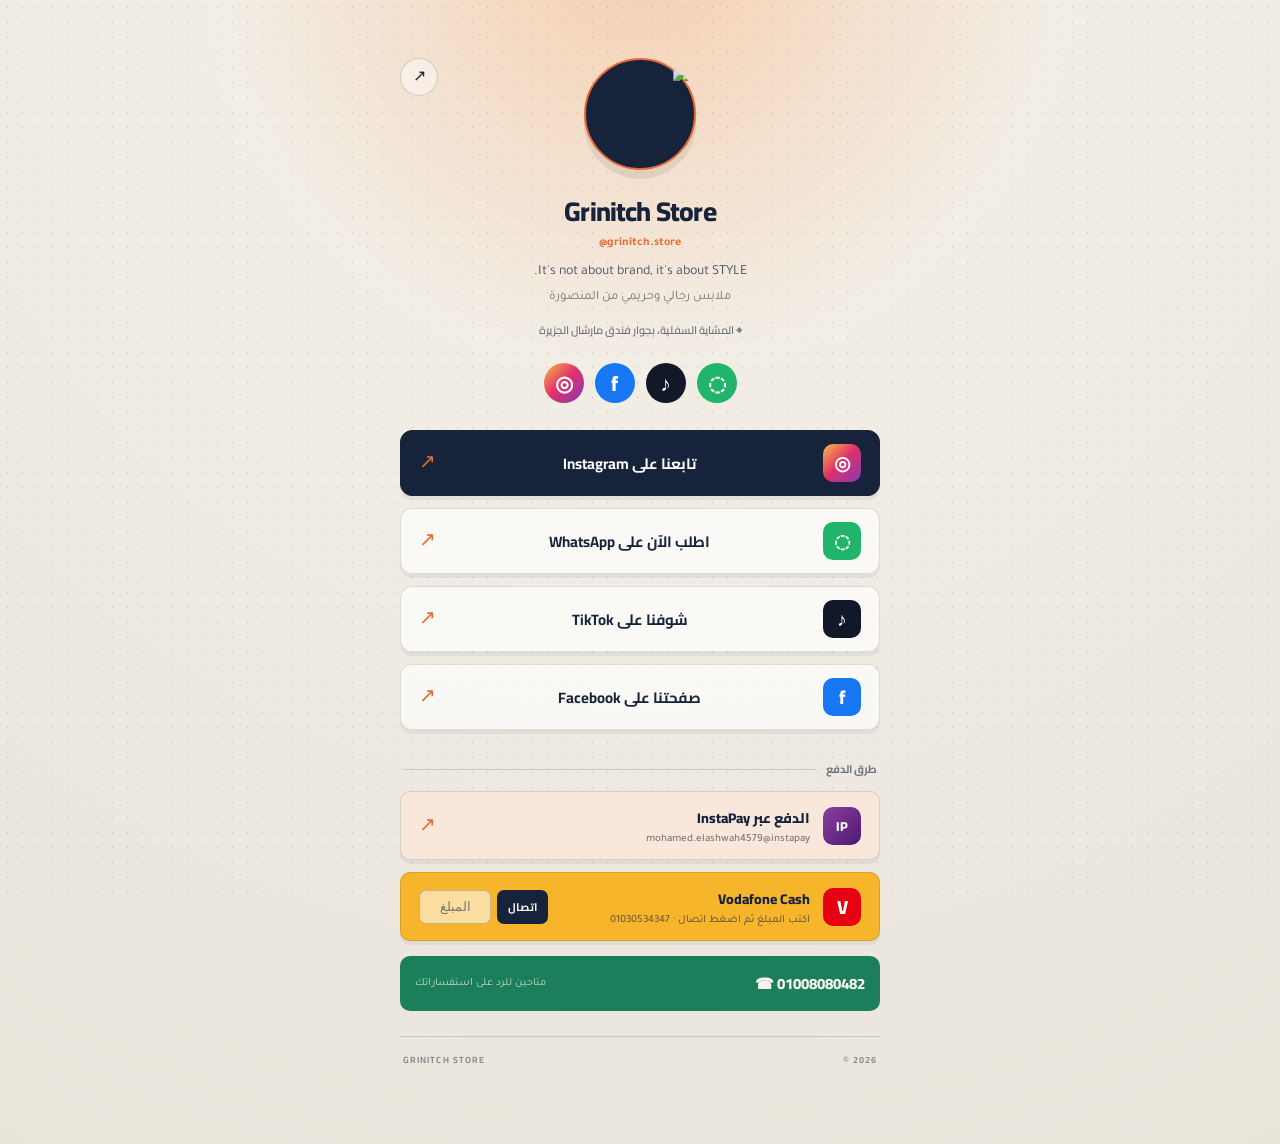
==== index.html @ 41fa5815 "Grinitch Store — ملابس رجالي وحريمي من المنصورة. تابعنا، اطلب الآن، واكتشف أحدث الاستايلات والعروض م" ====
<!-- Grinitch Store | Linkin1-style frontend-only link hub. -->
<!doctype html>
<html lang="ar" dir="rtl">
<head><meta charset="UTF-8"><meta name="viewport" content="width=device-width, initial-scale=1.0"><meta name="theme-color" content="#17233b"><title>Grinitch Store — كل روابطك في مكان واحد</title><link rel="stylesheet" href="style.css"></head>
<body><main class="linkhub-page"><section class="linkhub-card">
<header class="profile-head"><button class="share-button" aria-label="مشاركة">↗</button><div class="logo-ring"><img src="images/grinitch-official-logo-cropped.png" alt="شعار Grinitch Store"></div><h1>Grinitch Store</h1><p class="handle">@grinitch.store</p><p class="bio">It's not about brand, it's about STYLE.<br><span>ملابس رجالي وحريمي من المنصورة</span></p><div class="place">⌖ المشاية السفلية، بجوار فندق مارشال الجزيرة</div></header>
<nav class="social-row"><a class="instagram-logo" href="https://www.instagram.com/grinitch.store?igsh=MTR2MDhqN3lrZm13aw%3D%3D&utm_source=qr" target="_blank">◎</a><a class="facebook-logo" href="https://www.facebook.com/share/1BmAAd6KKH/?mibextid=wwXIfr" target="_blank">f</a><a class="tiktok-logo" href="https://www.tiktok.com/@grinitch.store?_r=1&_t=ZS-991Hidi8P6T" target="_blank">♪</a><a class="whatsapp-logo" href="https://wa.me/201008080482" target="_blank">◌</a></nav>
<div class="hub-links"><a class="hub-button featured" href="https://www.instagram.com/grinitch.store?igsh=MTR2MDhqN3lrZm13aw%3D%3D&utm_source=qr" target="_blank"><i class="brand-icon instagram-icon">◎</i><span>تابعنا على Instagram</span><b>↗</b></a><a class="hub-button" href="https://wa.me/201008080482" target="_blank"><i class="brand-icon whatsapp-icon">◌</i><span>اطلب الآن على WhatsApp</span><b>↗</b></a><a class="hub-button" href="https://www.tiktok.com/@grinitch.store?_r=1&_t=ZS-991Hidi8P6T" target="_blank"><i class="brand-icon tiktok-icon">♪</i><span>شوفنا على TikTok</span><b>↗</b></a><a class="hub-button" href="https://www.facebook.com/share/1BmAAd6KKH/?mibextid=wwXIfr" target="_blank"><i class="brand-icon facebook-icon">f</i><span>صفحتنا على Facebook</span><b>↗</b></a></div>
<div class="section-label"><span>طرق الدفع</span><i></i></div><div class="payment-links"><a class="pay-button instapay" href="https://ipn.eg/S/mohamed.elashwah4579/instapay/4u04IP" target="_blank"><i class="brand-icon instapay-icon">IP</i><span><strong>الدفع عبر InstaPay</strong><small>mohamed.elashwah4579@instapay</small></span><b>↗</b></a><div class="pay-button cash"><i class="brand-icon vodafone-icon">V</i><span><strong>Vodafone Cash</strong><small>01030534347 · اكتب المبلغ ثم اضغط اتصال</small></span><div class="cash-action"><input id="cash-amount" inputmode="decimal" placeholder="المبلغ" aria-label="مبلغ التحويل"><button id="cash-call" type="button">اتصال</button></div></div></div>
<div class="quick-contact"><a href="tel:01008080482">☎ 01008080482</a><span>متاحين للرد على استفساراتك</span></div><footer><span>GRINITCH STORE</span><span>© 2026</span></footer>
</section></main><script src="script.js"></script></body></html>
---- style.css ----
/* Grinitch Store | Linkin1-style frontend-only. */
@import url('https://fonts.googleapis.com/css2?family=Cairo:wght@400;600;700;800&family=Tajawal:wght@400;500;700&display=swap');
:root{font-family:'Tajawal',sans-serif;color:#17233b;background:#f2eee6}*{box-sizing:border-box}body{margin:0;min-width:320px;background:#f2eee6}a{color:inherit;text-decoration:none}button{font:inherit}.linkhub-page{min-height:100vh;display:flex;justify-content:center;padding:28px 16px 42px;position:relative;overflow:hidden;background:radial-gradient(circle at 50% -5%,#f6cfb0 0,#f2eee6 31%,#e9e4da 100%)}.linkhub-page:before{content:'';position:fixed;inset:0;pointer-events:none;opacity:.23;background-image:radial-gradient(#17233b .7px,transparent .7px);background-size:15px 15px}.linkhub-card{width:min(100%,520px);min-height:calc(100vh - 70px);padding:30px 20px 20px;position:relative;z-index:1}.profile-head{text-align:center;position:relative}.share-button{position:absolute;top:0;left:0;width:38px;height:38px;border:1px solid #17233b2e;border-radius:50%;color:#17233b;background:#ffffff6b;cursor:pointer}.logo-ring{width:112px;height:112px;margin:0 auto 16px;padding:5px;border:2px solid #e86a33;border-radius:50%;background:#17233b;box-shadow:0 9px 0 #17233b14}.logo-ring img{width:100%;height:100%;object-fit:cover;border-radius:50%}.profile-head h1{margin:0;color:#17233b;font:800 27px 'Cairo';letter-spacing:-.03em}.handle{direction:ltr;margin:0 0 10px;color:#e86a33;font:700 12px 'Tajawal'}.bio{margin:0 auto;color:#17233bc2;font-size:14px;line-height:1.8}.bio span{font-size:13px;color:#17233b91}.place{display:inline-flex;align-items:center;gap:5px;margin-top:10px;color:#17233b99;font:600 11px 'Cairo'}.social-row{display:flex;justify-content:center;gap:11px;margin:21px auto 27px;direction:ltr}.social-row a{width:40px;height:40px;display:grid;place-items:center;border:1px solid #17233b26;border-radius:50%;background:#ffffff7a;color:#17233b;font:800 21px 'Cairo';transition:transform .18s ease,background .18s ease,color .18s ease}.social-row a:hover{color:#fff;background:#17233b;transform:translateY(-3px)}.social-row .instagram-logo{background:linear-gradient(135deg,#f7bd42,#e1306c 48%,#833ab4);color:#fff;border:0}.social-row .facebook-logo{background:#1877f2;color:#fff;border:0}.social-row .tiktok-logo{background:#111827;color:#fff;border:0}.social-row .whatsapp-logo{background:#20b56b;color:#fff;border:0}.hub-links,.payment-links{display:grid;gap:12px}.hub-button,.pay-button{min-height:62px;display:flex;align-items:center;gap:13px;padding:13px 18px;border:1px solid #17233b24;border-radius:12px;background:#ffffffab;box-shadow:0 4px 0 #17233b0f;transition:transform .18s ease,box-shadow .18s ease,background .18s ease}.hub-button:hover,.pay-button:hover{transform:translateY(-3px);box-shadow:0 8px 0 #17233b1a;background:#fff}.brand-icon{width:38px;height:38px;display:grid;place-items:center;flex:0 0 auto;border-radius:10px;color:#fff;font-style:normal;font:800 19px 'Cairo'}.instagram-icon{background:linear-gradient(135deg,#f7bd42,#e1306c 48%,#833ab4)}.whatsapp-icon{background:#20b56b}.tiktok-icon{background:#111827}.facebook-icon{background:#1877f2}.instapay-icon{background:linear-gradient(135deg,#8b3ea0,#4c1972);font-size:13px}.vodafone-icon{background:#e60012}.hub-button span,.pay-button>span{flex:1;text-align:center;font:700 15px 'Cairo'}.hub-button b,.pay-button b{color:#e86a33;font-size:20px;font-weight:400}.hub-button.featured{color:#fff;background:#17233b;border-color:#17233b}.hub-button.featured:hover{background:#213351}.section-label{display:flex;align-items:center;gap:10px;margin:29px 3px 12px;color:#17233b94;font:700 11px 'Cairo'}.section-label i{height:1px;flex:1;background:#17233b29}.pay-button{border-radius:10px}.pay-button>span{display:grid;text-align:right;gap:2px}.pay-button strong{font:800 14px 'Cairo'}.pay-button small{color:#17233b94;direction:ltr;text-align:right;font:500 11px 'Tajawal'}.pay-button.instapay{background:#f8e7da}.pay-button.cash{background:#f6b52b}.cash-action{display:flex;align-items:center;gap:6px;direction:ltr}.cash-action input{width:72px;height:34px;padding:5px 8px;border:1px solid #17233b38;border-radius:7px;color:#17233b;background:#ffffff8c;text-align:center;outline:none}.cash-action button{height:34px;padding:0 11px;border:0;border-radius:7px;color:#f8f5ef;background:#17233b;font:700 11px 'Cairo';cursor:pointer}.quick-contact{display:flex;align-items:center;justify-content:space-between;gap:12px;margin-top:15px;padding:13px 15px;border-radius:10px;color:#f8f5ef;background:#1a7f5a}.quick-contact a{display:flex;align-items:center;gap:6px;direction:ltr;font:800 15px 'Cairo'}.quick-contact span{font-size:11px;color:#f8f5efc4}footer{display:flex;justify-content:space-between;direction:ltr;margin-top:25px;padding:14px 3px;border-top:1px solid #17233b26;color:#17233b75;font:700 9px 'Cairo';letter-spacing:.12em}@media(max-width:430px){.linkhub-page{padding:16px 10px 28px}.linkhub-card{min-height:calc(100vh - 44px);padding:25px 11px 12px}.logo-ring{width:98px;height:98px}.profile-head h1{font-size:25px}.hub-button,.pay-button{min-height:58px;padding-inline:14px}.hub-button span{font-size:14px}.cash-action input{width:62px}.quick-contact span{font-size:10px}}
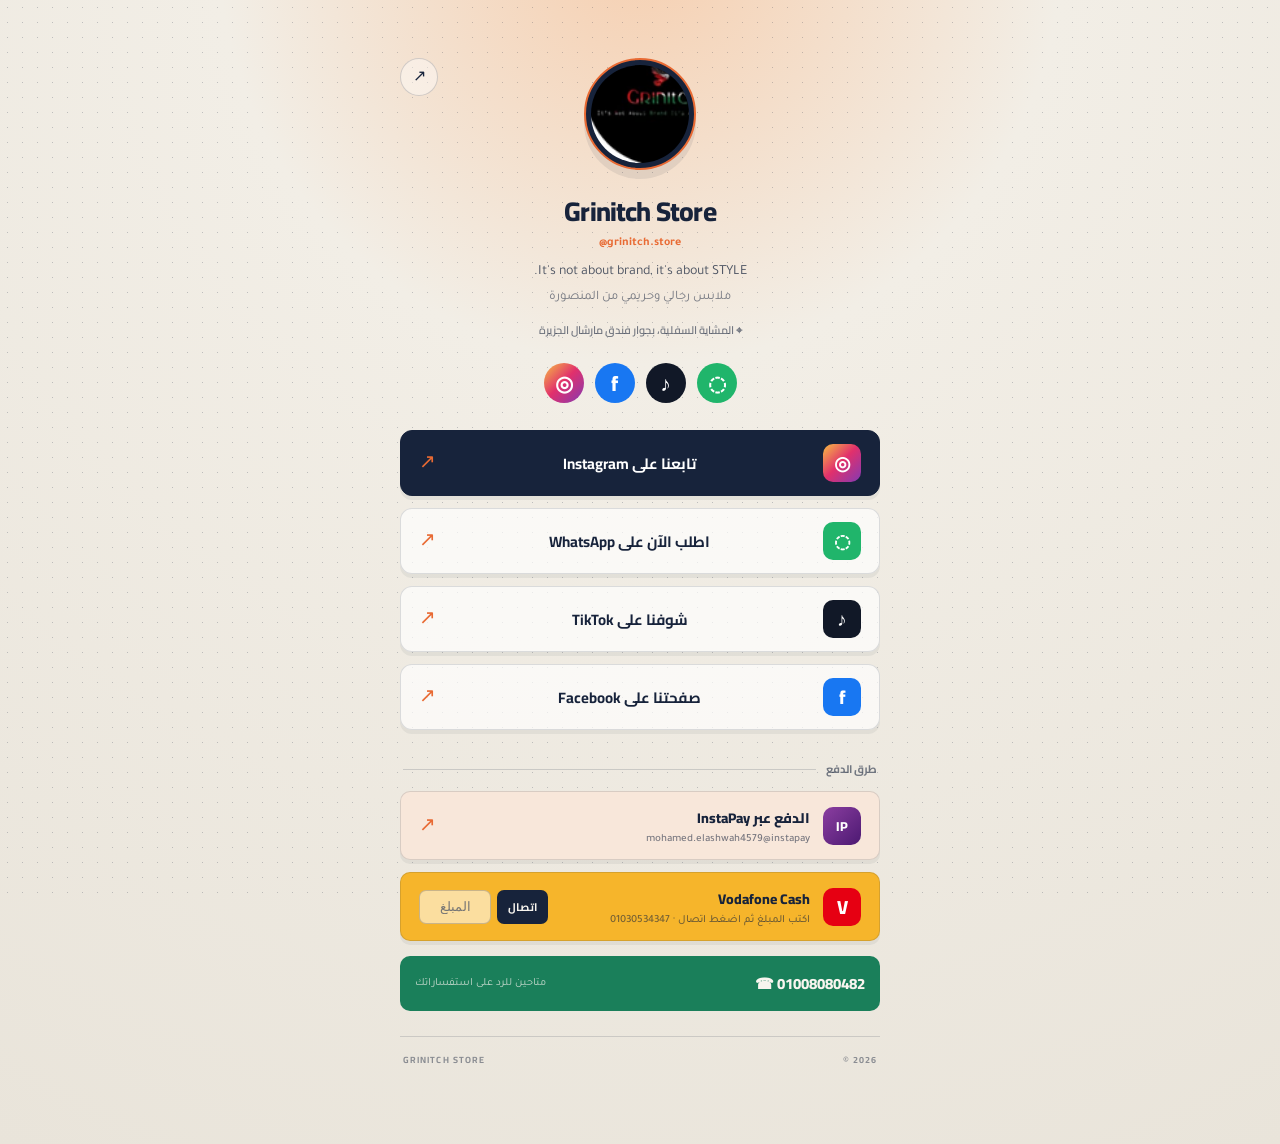
==== commit 4302b3f3: "Update index.html" ====
--- a/index.html
+++ b/index.html
@@ -3,7 +3,7 @@
 <html lang="ar" dir="rtl">
 <head><meta charset="UTF-8"><meta name="viewport" content="width=device-width, initial-scale=1.0"><meta name="theme-color" content="#17233b"><title>Grinitch Store — كل روابطك في مكان واحد</title><link rel="stylesheet" href="style.css"></head>
 <body><main class="linkhub-page"><section class="linkhub-card">
-<header class="profile-head"><button class="share-button" aria-label="مشاركة">↗</button><div class="logo-ring"><img src="images/grinitch-official-logo-cropped.png" alt="شعار Grinitch Store"></div><h1>Grinitch Store</h1><p class="handle">@grinitch.store</p><p class="bio">It's not about brand, it's about STYLE.<br><span>ملابس رجالي وحريمي من المنصورة</span></p><div class="place">⌖ المشاية السفلية، بجوار فندق مارشال الجزيرة</div></header>
+<header class="profile-head"><button class="share-button" aria-label="مشاركة">↗</button><div class="logo-ring"><img src="grinitch-official-logo-cropped.png" alt="شعار Grinitch Store"></div><h1>Grinitch Store</h1><p class="handle">@grinitch.store</p><p class="bio">It's not about brand, it's about STYLE.<br><span>ملابس رجالي وحريمي من المنصورة</span></p><div class="place">⌖ المشاية السفلية، بجوار فندق مارشال الجزيرة</div></header>
 <nav class="social-row"><a class="instagram-logo" href="https://www.instagram.com/grinitch.store?igsh=MTR2MDhqN3lrZm13aw%3D%3D&utm_source=qr" target="_blank">◎</a><a class="facebook-logo" href="https://www.facebook.com/share/1BmAAd6KKH/?mibextid=wwXIfr" target="_blank">f</a><a class="tiktok-logo" href="https://www.tiktok.com/@grinitch.store?_r=1&_t=ZS-991Hidi8P6T" target="_blank">♪</a><a class="whatsapp-logo" href="https://wa.me/201008080482" target="_blank">◌</a></nav>
 <div class="hub-links"><a class="hub-button featured" href="https://www.instagram.com/grinitch.store?igsh=MTR2MDhqN3lrZm13aw%3D%3D&utm_source=qr" target="_blank"><i class="brand-icon instagram-icon">◎</i><span>تابعنا على Instagram</span><b>↗</b></a><a class="hub-button" href="https://wa.me/201008080482" target="_blank"><i class="brand-icon whatsapp-icon">◌</i><span>اطلب الآن على WhatsApp</span><b>↗</b></a><a class="hub-button" href="https://www.tiktok.com/@grinitch.store?_r=1&_t=ZS-991Hidi8P6T" target="_blank"><i class="brand-icon tiktok-icon">♪</i><span>شوفنا على TikTok</span><b>↗</b></a><a class="hub-button" href="https://www.facebook.com/share/1BmAAd6KKH/?mibextid=wwXIfr" target="_blank"><i class="brand-icon facebook-icon">f</i><span>صفحتنا على Facebook</span><b>↗</b></a></div>
 <div class="section-label"><span>طرق الدفع</span><i></i></div><div class="payment-links"><a class="pay-button instapay" href="https://ipn.eg/S/mohamed.elashwah4579/instapay/4u04IP" target="_blank"><i class="brand-icon instapay-icon">IP</i><span><strong>الدفع عبر InstaPay</strong><small>mohamed.elashwah4579@instapay</small></span><b>↗</b></a><div class="pay-button cash"><i class="brand-icon vodafone-icon">V</i><span><strong>Vodafone Cash</strong><small>01030534347 · اكتب المبلغ ثم اضغط اتصال</small></span><div class="cash-action"><input id="cash-amount" inputmode="decimal" placeholder="المبلغ" aria-label="مبلغ التحويل"><button id="cash-call" type="button">اتصال</button></div></div></div>
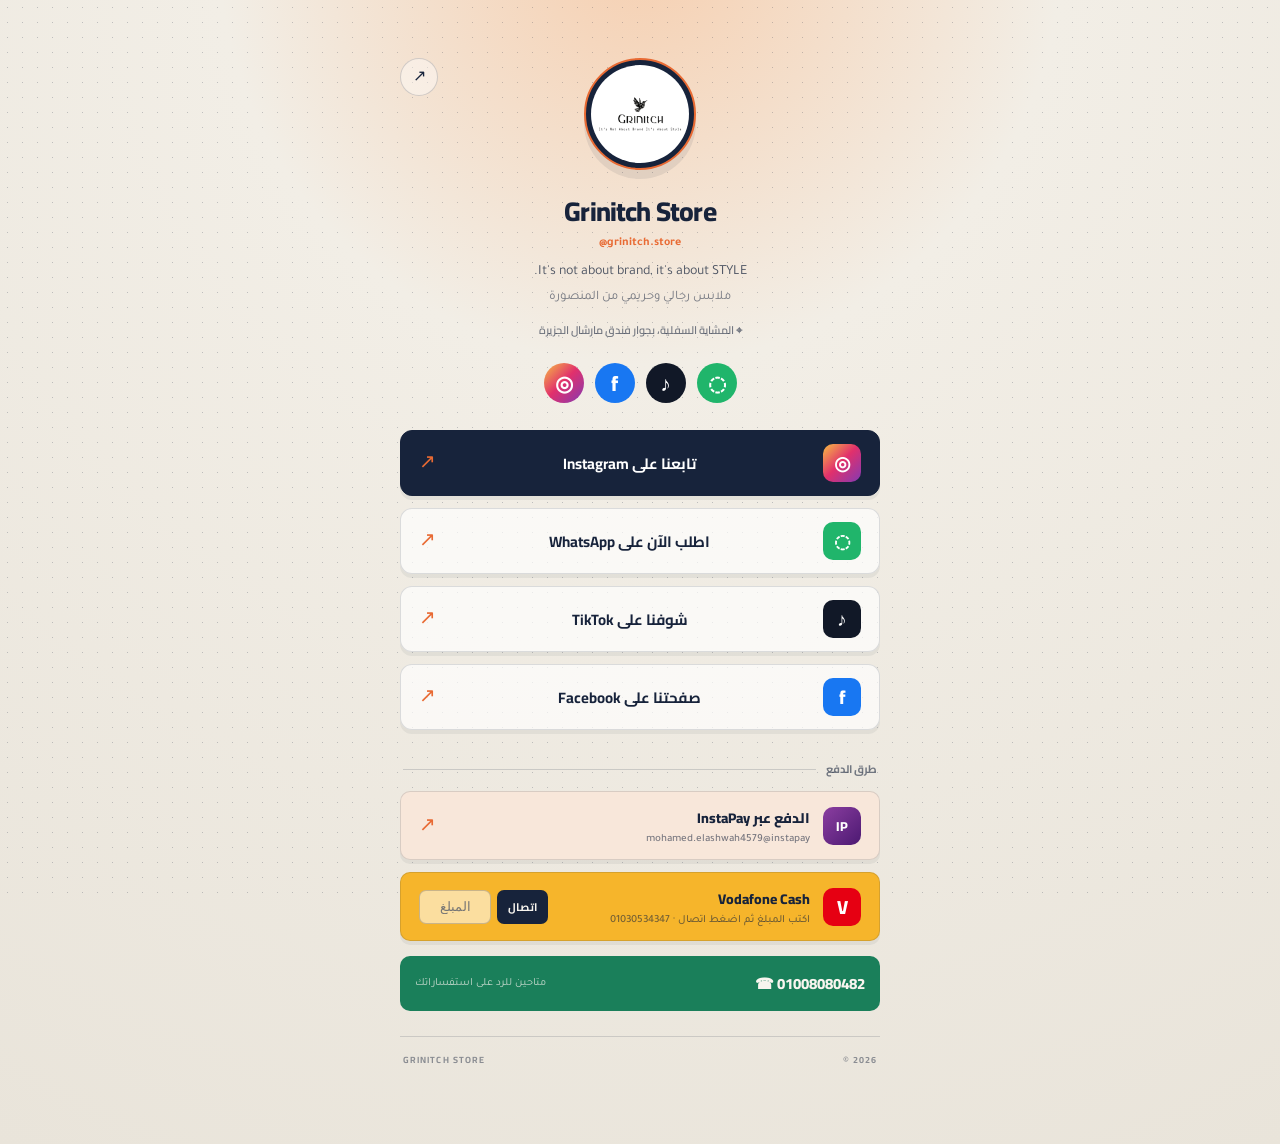
==== commit a0c3679c: "Update index.html" ====
--- a/index.html
+++ b/index.html
@@ -3,7 +3,7 @@
 <html lang="ar" dir="rtl">
 <head><meta charset="UTF-8"><meta name="viewport" content="width=device-width, initial-scale=1.0"><meta name="theme-color" content="#17233b"><title>Grinitch Store — كل روابطك في مكان واحد</title><link rel="stylesheet" href="style.css"></head>
 <body><main class="linkhub-page"><section class="linkhub-card">
-<header class="profile-head"><button class="share-button" aria-label="مشاركة">↗</button><div class="logo-ring"><img src="grinitch-official-logo-cropped.png" alt="شعار Grinitch Store"></div><h1>Grinitch Store</h1><p class="handle">@grinitch.store</p><p class="bio">It's not about brand, it's about STYLE.<br><span>ملابس رجالي وحريمي من المنصورة</span></p><div class="place">⌖ المشاية السفلية، بجوار فندق مارشال الجزيرة</div></header>
+<header class="profile-head"><button class="share-button" aria-label="مشاركة">↗</button><div class="logo-ring"><img src="1.jpeg" alt="شعار Grinitch Store"></div><h1>Grinitch Store</h1><p class="handle">@grinitch.store</p><p class="bio">It's not about brand, it's about STYLE.<br><span>ملابس رجالي وحريمي من المنصورة</span></p><div class="place">⌖ المشاية السفلية، بجوار فندق مارشال الجزيرة</div></header>
 <nav class="social-row"><a class="instagram-logo" href="https://www.instagram.com/grinitch.store?igsh=MTR2MDhqN3lrZm13aw%3D%3D&utm_source=qr" target="_blank">◎</a><a class="facebook-logo" href="https://www.facebook.com/share/1BmAAd6KKH/?mibextid=wwXIfr" target="_blank">f</a><a class="tiktok-logo" href="https://www.tiktok.com/@grinitch.store?_r=1&_t=ZS-991Hidi8P6T" target="_blank">♪</a><a class="whatsapp-logo" href="https://wa.me/201008080482" target="_blank">◌</a></nav>
 <div class="hub-links"><a class="hub-button featured" href="https://www.instagram.com/grinitch.store?igsh=MTR2MDhqN3lrZm13aw%3D%3D&utm_source=qr" target="_blank"><i class="brand-icon instagram-icon">◎</i><span>تابعنا على Instagram</span><b>↗</b></a><a class="hub-button" href="https://wa.me/201008080482" target="_blank"><i class="brand-icon whatsapp-icon">◌</i><span>اطلب الآن على WhatsApp</span><b>↗</b></a><a class="hub-button" href="https://www.tiktok.com/@grinitch.store?_r=1&_t=ZS-991Hidi8P6T" target="_blank"><i class="brand-icon tiktok-icon">♪</i><span>شوفنا على TikTok</span><b>↗</b></a><a class="hub-button" href="https://www.facebook.com/share/1BmAAd6KKH/?mibextid=wwXIfr" target="_blank"><i class="brand-icon facebook-icon">f</i><span>صفحتنا على Facebook</span><b>↗</b></a></div>
 <div class="section-label"><span>طرق الدفع</span><i></i></div><div class="payment-links"><a class="pay-button instapay" href="https://ipn.eg/S/mohamed.elashwah4579/instapay/4u04IP" target="_blank"><i class="brand-icon instapay-icon">IP</i><span><strong>الدفع عبر InstaPay</strong><small>mohamed.elashwah4579@instapay</small></span><b>↗</b></a><div class="pay-button cash"><i class="brand-icon vodafone-icon">V</i><span><strong>Vodafone Cash</strong><small>01030534347 · اكتب المبلغ ثم اضغط اتصال</small></span><div class="cash-action"><input id="cash-amount" inputmode="decimal" placeholder="المبلغ" aria-label="مبلغ التحويل"><button id="cash-call" type="button">اتصال</button></div></div></div>
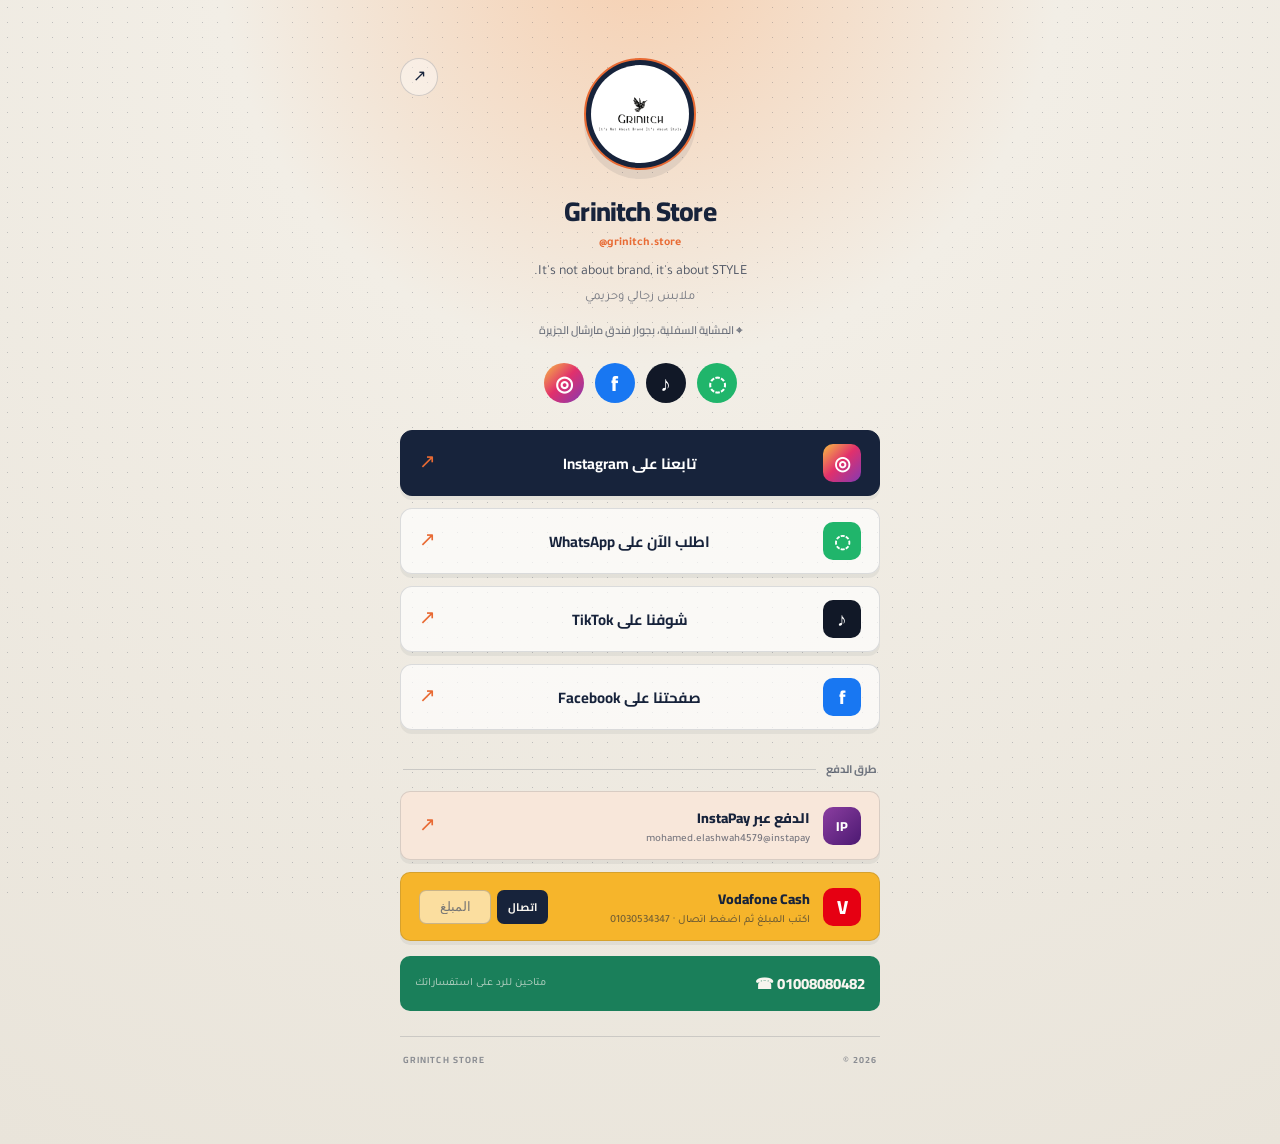
==== commit ba3065db: "Update index.html" ====
--- a/index.html
+++ b/index.html
@@ -3,7 +3,7 @@
 <html lang="ar" dir="rtl">
 <head><meta charset="UTF-8"><meta name="viewport" content="width=device-width, initial-scale=1.0"><meta name="theme-color" content="#17233b"><title>Grinitch Store — كل روابطك في مكان واحد</title><link rel="stylesheet" href="style.css"></head>
 <body><main class="linkhub-page"><section class="linkhub-card">
-<header class="profile-head"><button class="share-button" aria-label="مشاركة">↗</button><div class="logo-ring"><img src="1.jpeg" alt="شعار Grinitch Store"></div><h1>Grinitch Store</h1><p class="handle">@grinitch.store</p><p class="bio">It's not about brand, it's about STYLE.<br><span>ملابس رجالي وحريمي من المنصورة</span></p><div class="place">⌖ المشاية السفلية، بجوار فندق مارشال الجزيرة</div></header>
+<header class="profile-head"><button class="share-button" aria-label="مشاركة">↗</button><div class="logo-ring"><img src="1.jpeg" alt="شعار Grinitch Store"></div><h1>Grinitch Store</h1><p class="handle">@grinitch.store</p><p class="bio">It's not about brand, it's about STYLE.<br><span>ملابس رجالي وحريمي </span></p><div class="place">⌖ المشاية السفلية، بجوار فندق مارشال الجزيرة</div></header>
 <nav class="social-row"><a class="instagram-logo" href="https://www.instagram.com/grinitch.store?igsh=MTR2MDhqN3lrZm13aw%3D%3D&utm_source=qr" target="_blank">◎</a><a class="facebook-logo" href="https://www.facebook.com/share/1BmAAd6KKH/?mibextid=wwXIfr" target="_blank">f</a><a class="tiktok-logo" href="https://www.tiktok.com/@grinitch.store?_r=1&_t=ZS-991Hidi8P6T" target="_blank">♪</a><a class="whatsapp-logo" href="https://wa.me/201008080482" target="_blank">◌</a></nav>
 <div class="hub-links"><a class="hub-button featured" href="https://www.instagram.com/grinitch.store?igsh=MTR2MDhqN3lrZm13aw%3D%3D&utm_source=qr" target="_blank"><i class="brand-icon instagram-icon">◎</i><span>تابعنا على Instagram</span><b>↗</b></a><a class="hub-button" href="https://wa.me/201008080482" target="_blank"><i class="brand-icon whatsapp-icon">◌</i><span>اطلب الآن على WhatsApp</span><b>↗</b></a><a class="hub-button" href="https://www.tiktok.com/@grinitch.store?_r=1&_t=ZS-991Hidi8P6T" target="_blank"><i class="brand-icon tiktok-icon">♪</i><span>شوفنا على TikTok</span><b>↗</b></a><a class="hub-button" href="https://www.facebook.com/share/1BmAAd6KKH/?mibextid=wwXIfr" target="_blank"><i class="brand-icon facebook-icon">f</i><span>صفحتنا على Facebook</span><b>↗</b></a></div>
 <div class="section-label"><span>طرق الدفع</span><i></i></div><div class="payment-links"><a class="pay-button instapay" href="https://ipn.eg/S/mohamed.elashwah4579/instapay/4u04IP" target="_blank"><i class="brand-icon instapay-icon">IP</i><span><strong>الدفع عبر InstaPay</strong><small>mohamed.elashwah4579@instapay</small></span><b>↗</b></a><div class="pay-button cash"><i class="brand-icon vodafone-icon">V</i><span><strong>Vodafone Cash</strong><small>01030534347 · اكتب المبلغ ثم اضغط اتصال</small></span><div class="cash-action"><input id="cash-amount" inputmode="decimal" placeholder="المبلغ" aria-label="مبلغ التحويل"><button id="cash-call" type="button">اتصال</button></div></div></div>
